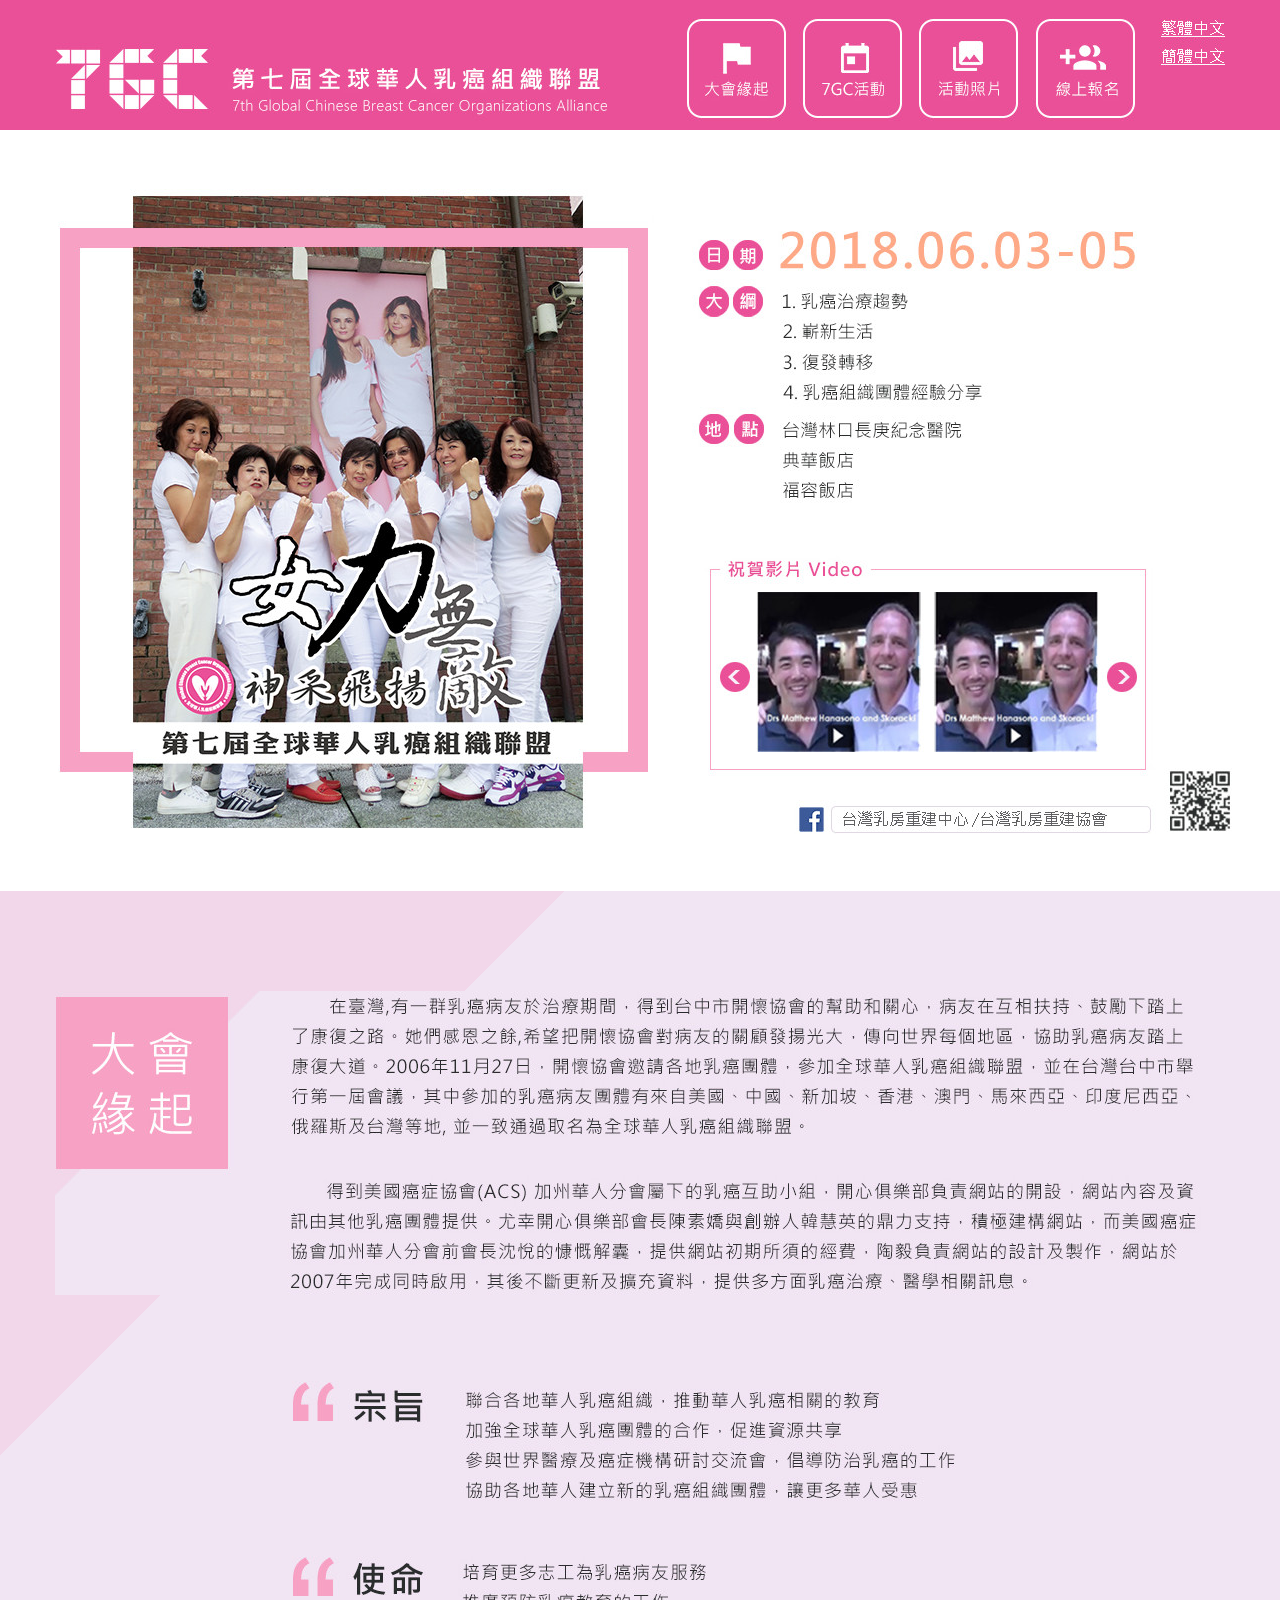
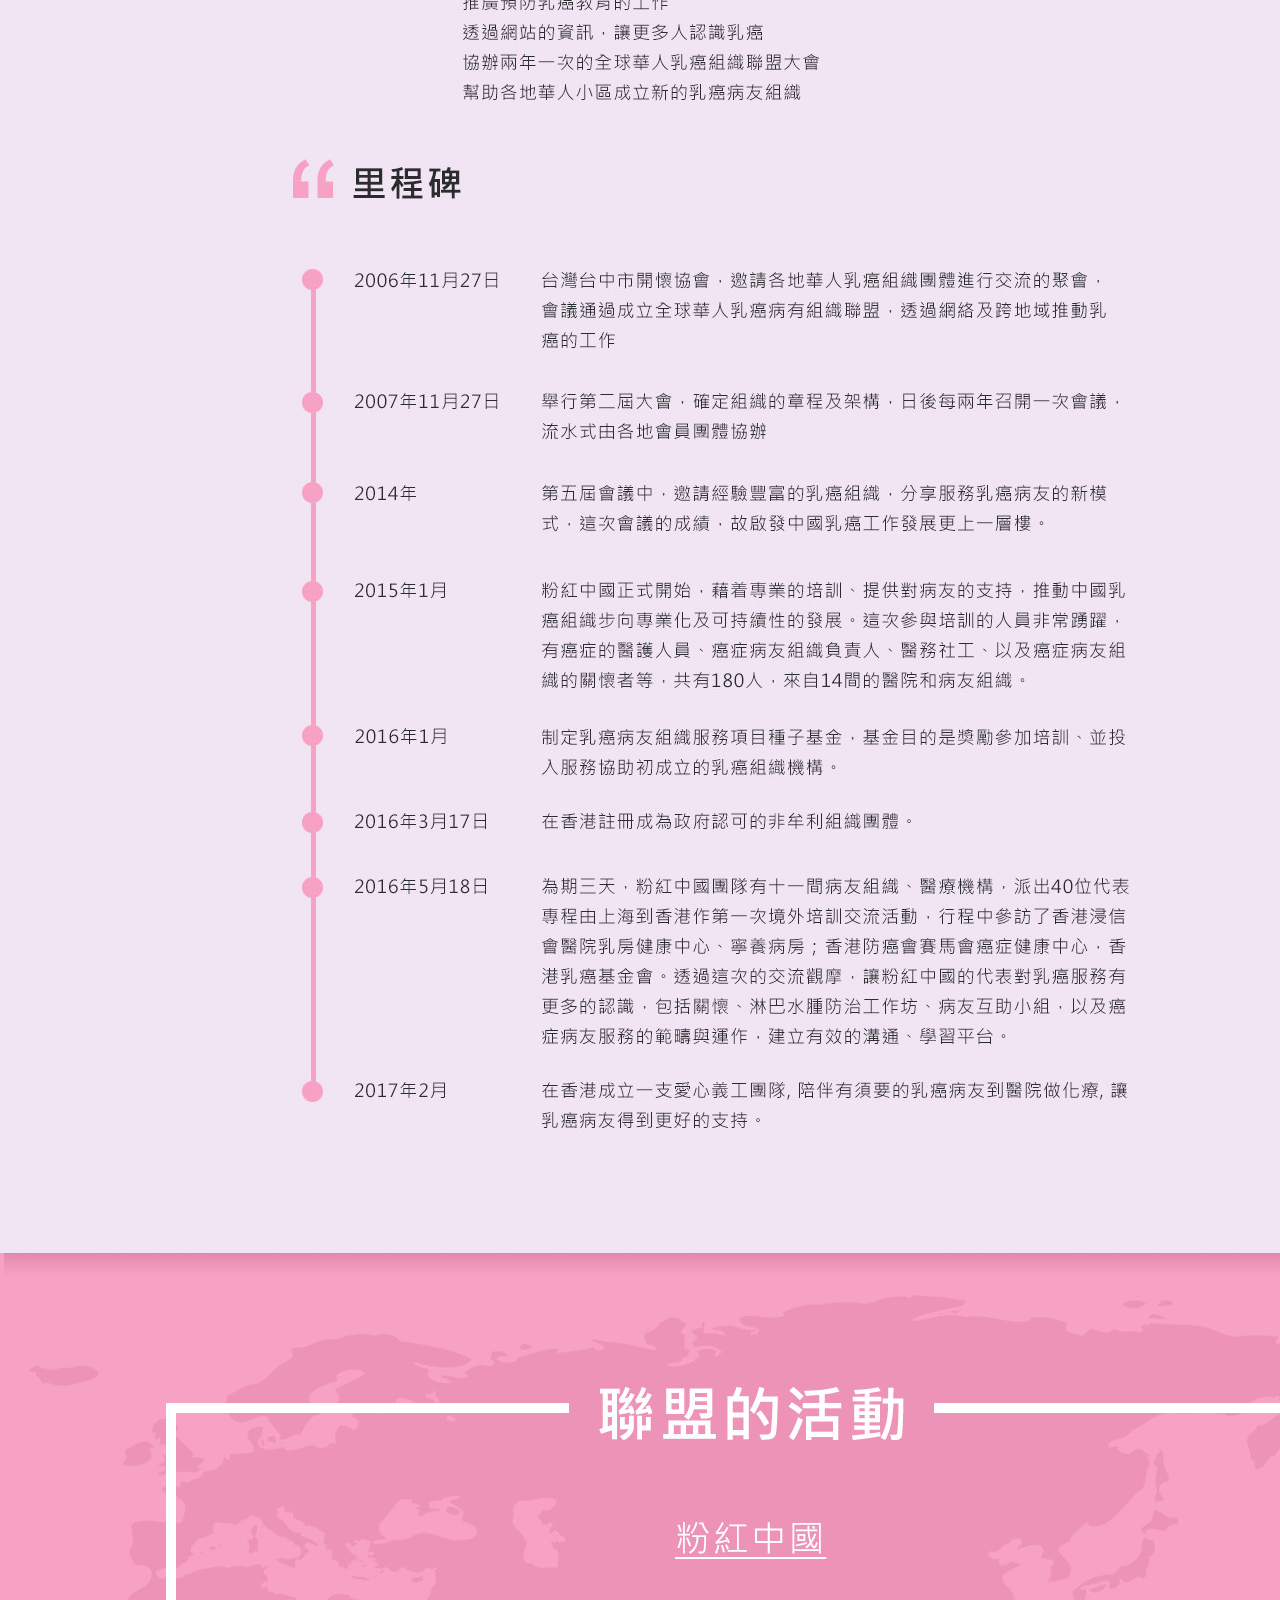
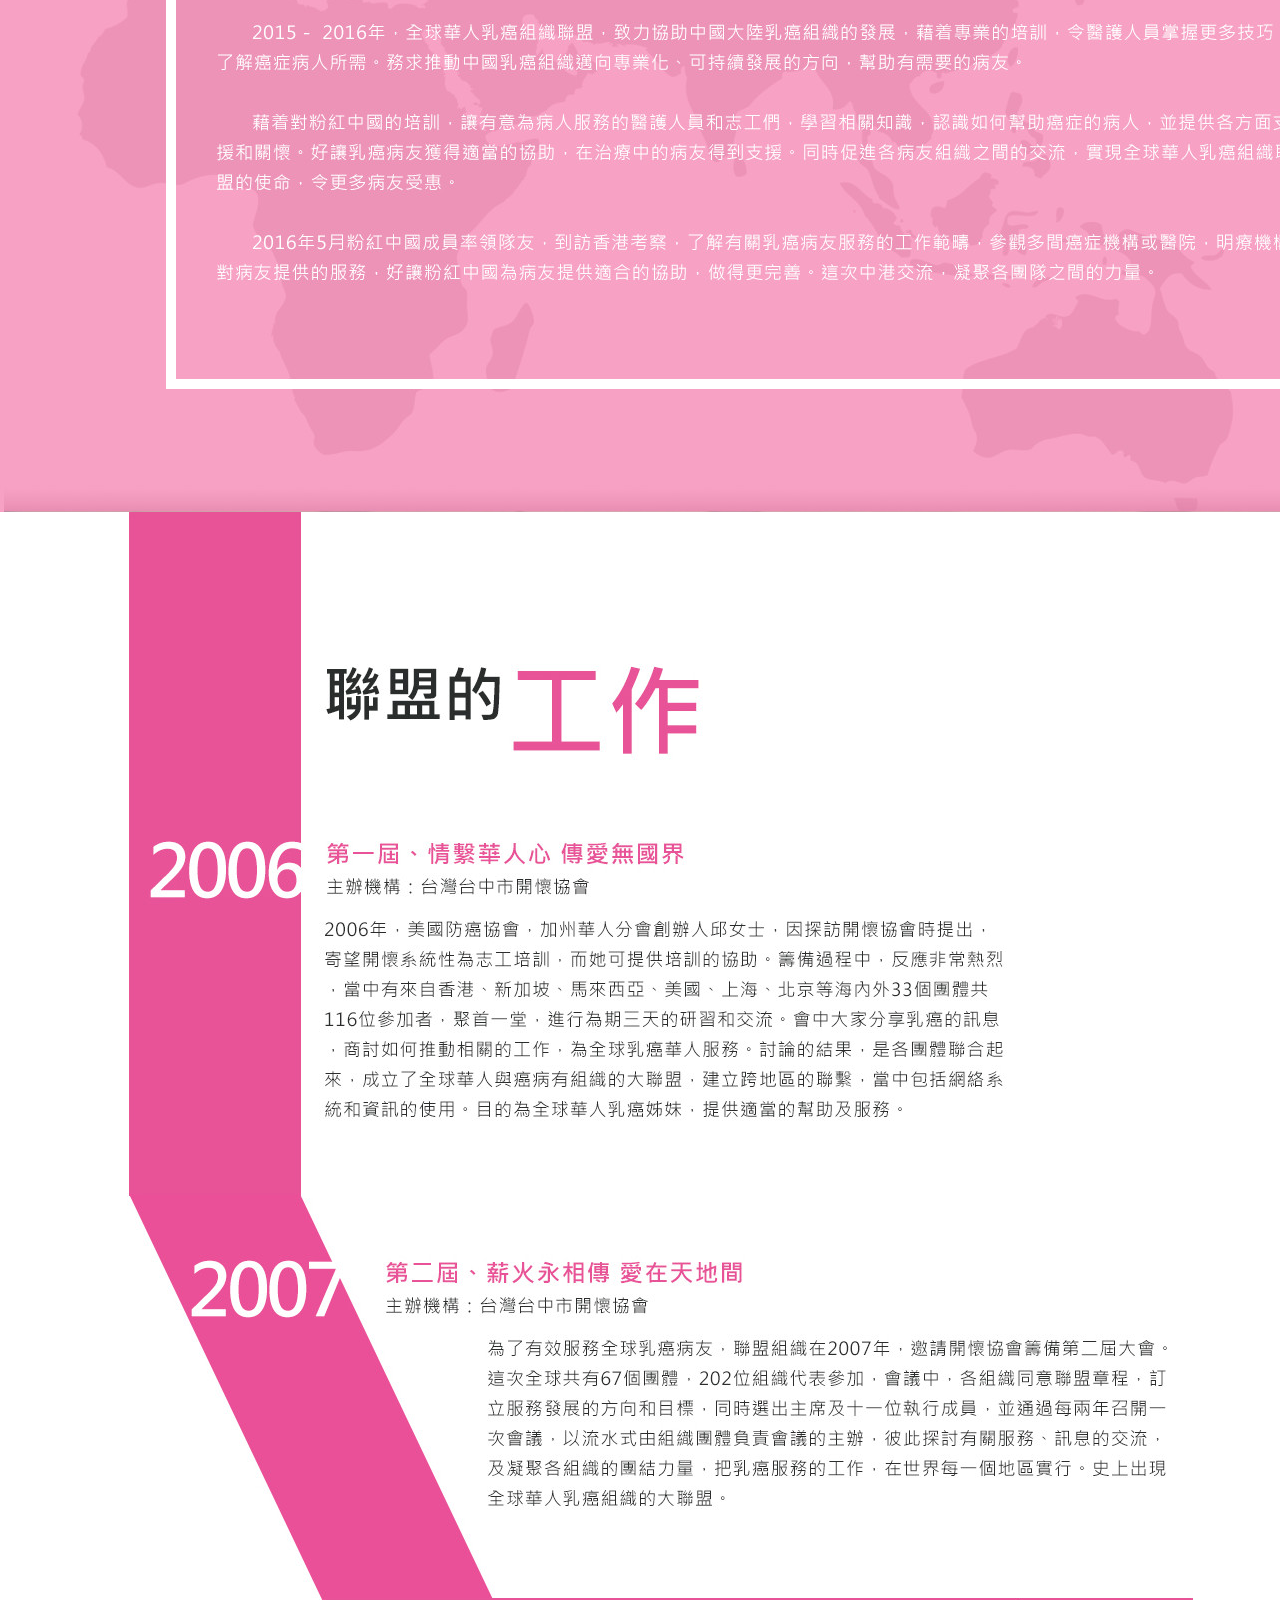
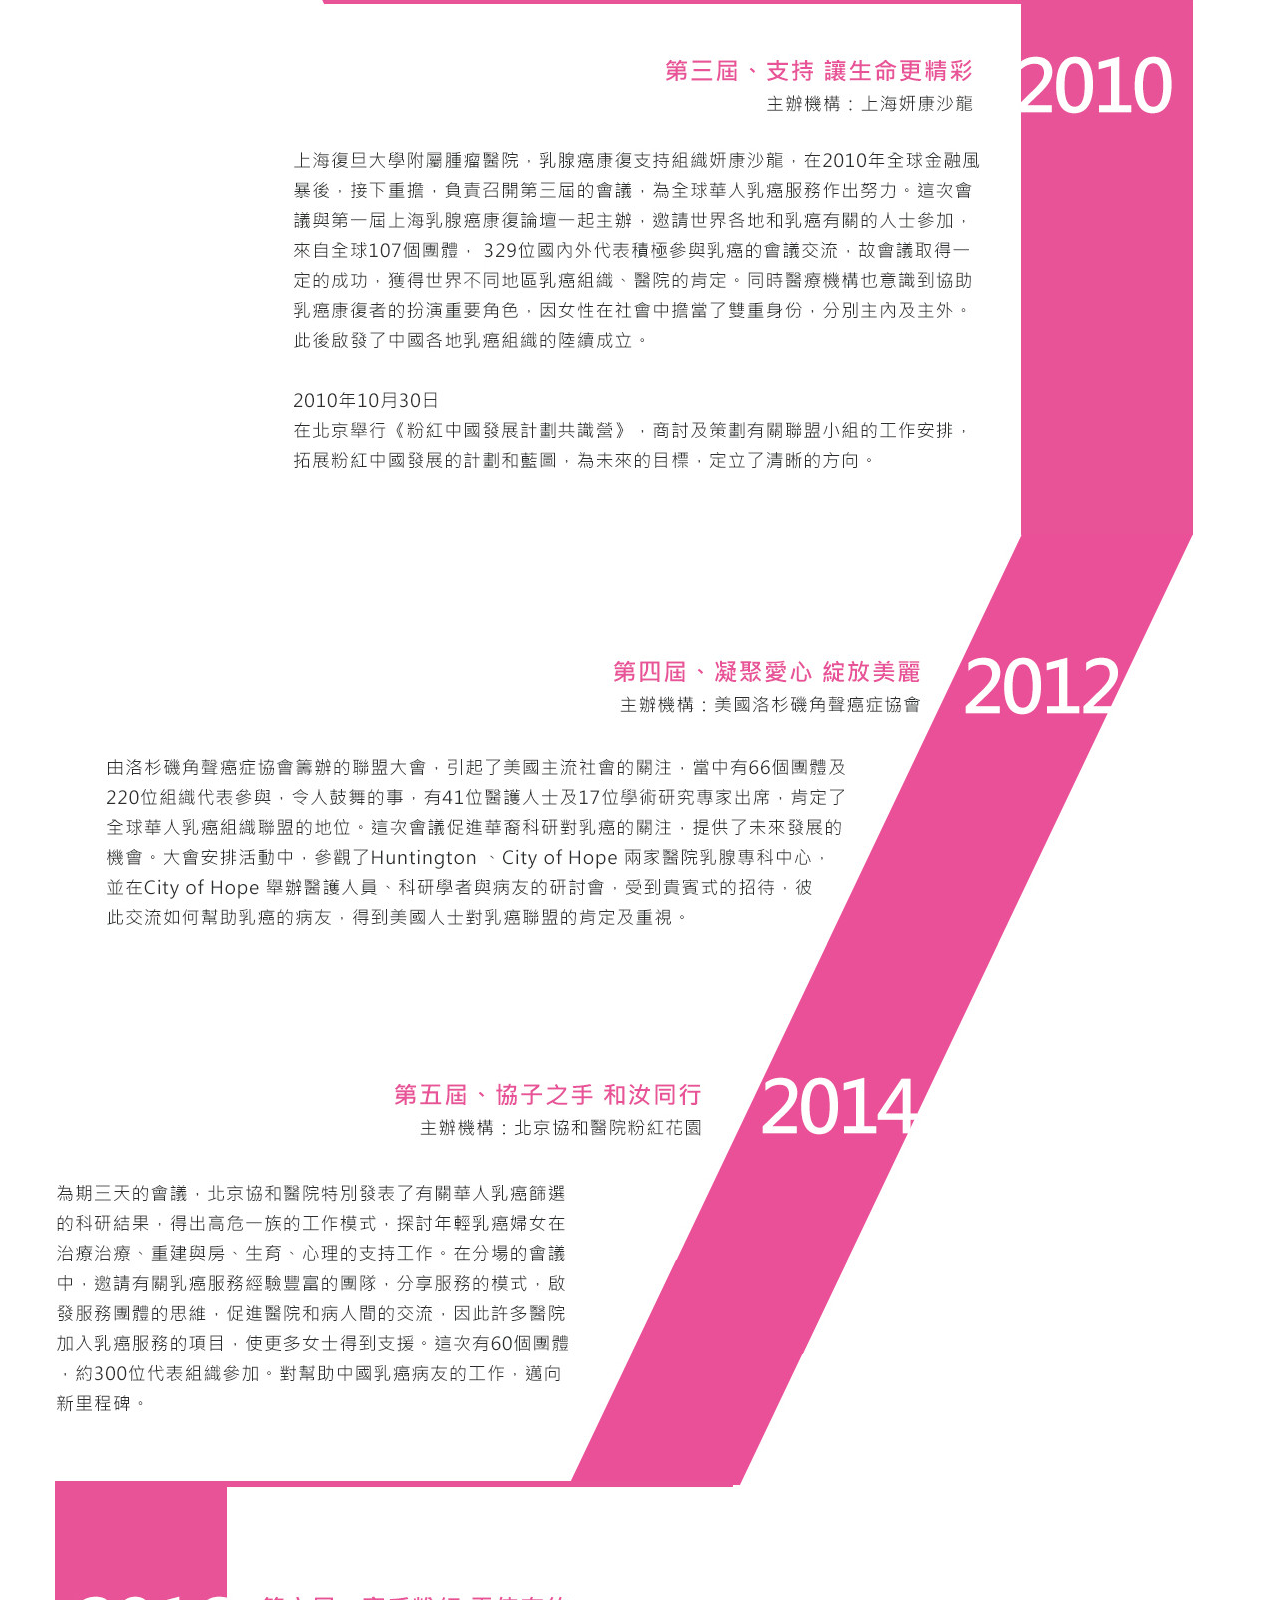
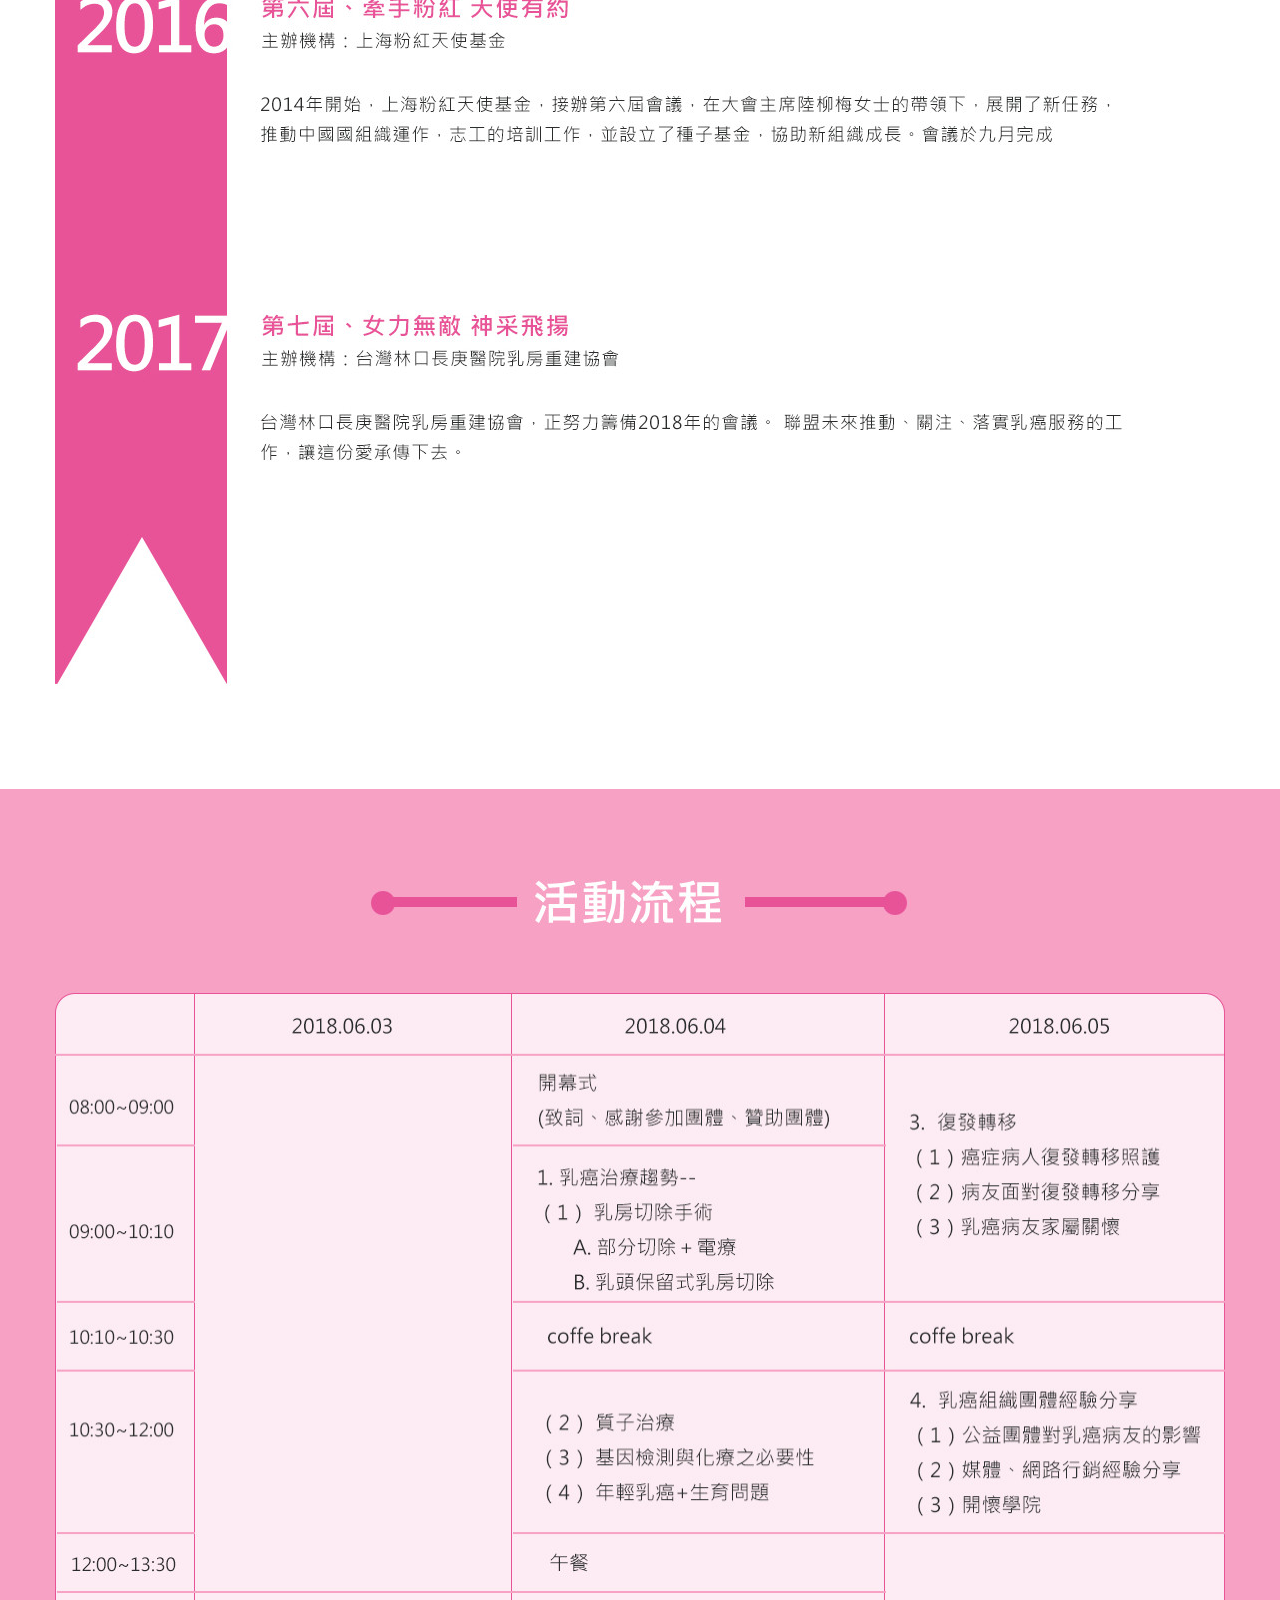
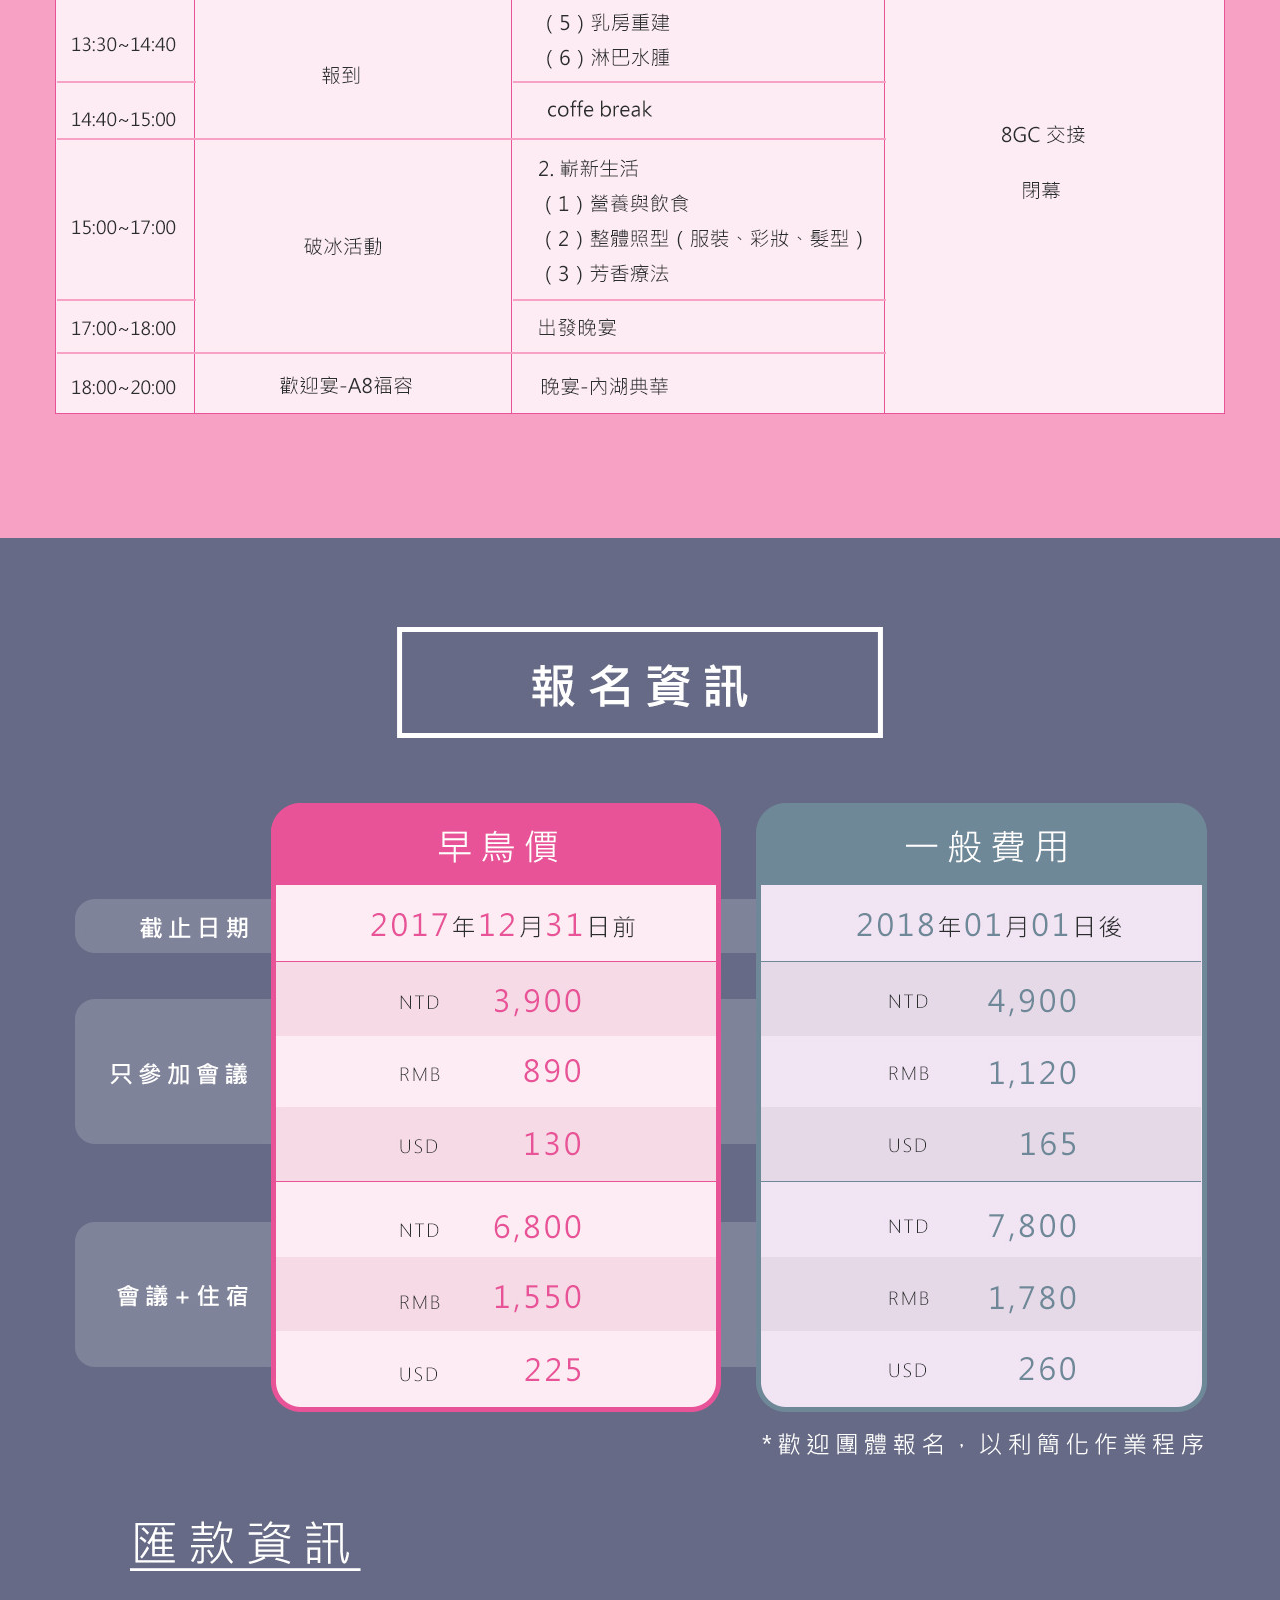
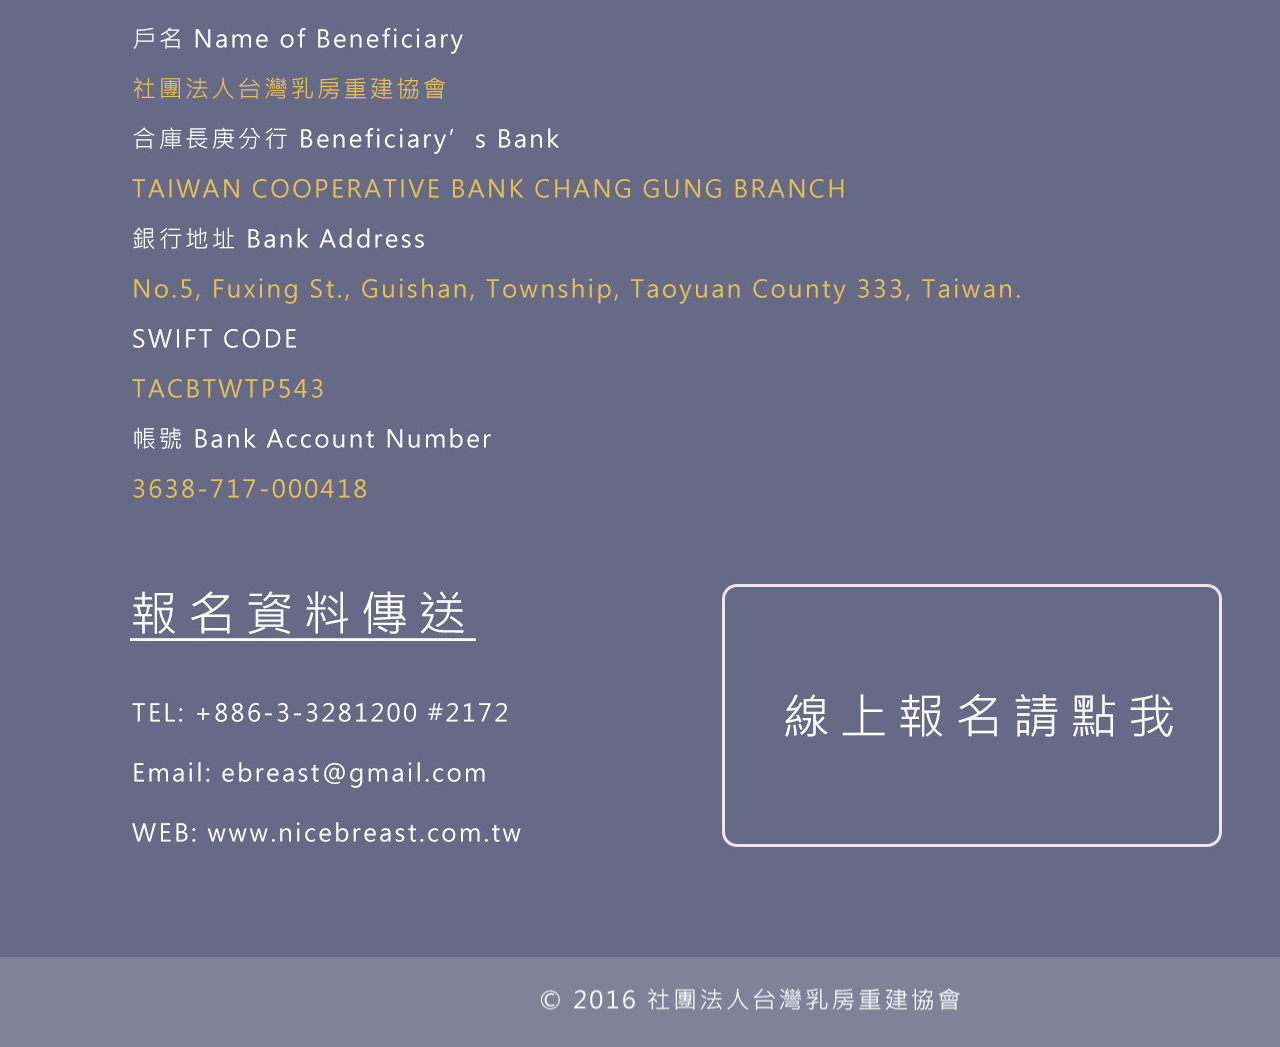
==== 7GC/test.html @ 2ddb7c1d "Add files via upload" ====
<!doctype html>
<html>
<head>
<meta charset="utf-8">
<title>第七屆全球華人乳癌組織聯盟</title>
<script src="js/jquery-1.11.2.min.js"></script>
<style type="text/css">
body{
	margin:0;
	}
div{ 
	box-sizing:border-box;	
	}
.s2_bg{
    background: -webkit-linear-gradient( 135deg, #f1e5f3 0%, #f1e5f3 82.6%, #f2d7ea 82.6%, #f2d7ea 100%);/*Google Chrome 與 Apple Safari*/ 
	background: -o-linear-gradient(135deg, #f1e5f3 0%, #f1e5f3 82.6%, #f2d7ea 82.6%, #f2d7ea 100%);/*Opera */
	background: -moz-linear-gradient(135deg, #f1e5f3 0%, #f1e5f3 82.6%, #f2d7ea 82.6%, #f2d7ea 100%);/*Mozilla FireFox*/
	background: linear-gradient(-45deg, #f1e5f32 0%, #f1e5f3 82.6%, #f2d7ea 82.6%, #f2d7ea 100%);/* Standard syntax; must be last */
	}
</style>
</head>

<body>
<div>
	<div style="width:100%; height:130px; background-color:#ea5098; padding-top:10px; position:fixed; top:0; text-align:center;">
    	<div style="width:1170px; margin:0 auto; position:relative;">
        <div style="display:inline-block; width:550px; height:100px; position:absolute; top:10px; left:0px;">
        	<a style="display:inline-block; width:550px; height:100px;" href="#gototop"></a>
        </div>
    	<div style="display:inline-block; width:100px; height:100px; position:absolute; top:10px; right:440px;">
        	<a style="display:inline-block; width:100px; height:100px;" href="#section1"></a>
        </div>
    	<div style="display:inline-block; width:100px; height:100px; position:absolute; top:10px; right:320px;">
        	<a style="display:inline-block; width:100px; height:100px;" href="#section4"></a>
        </div>
        <div style="display:inline-block; width:100px; height:100px; position:absolute; top:10px; right:90px;">
        	<a style="display:inline-block; width:100px; height:100px;" href="#section5"></a>
        </div>
        <img src="index-assets/top.jpg" alt="" width="1170" height="111"/>
    	</div>
    </div>
  <div id="gototop" style="width:1170px; margin:0 auto; padding-top:180px;padding-bottom:50px;">
    	<table>
        <tr>
        <td><img src="index-assets/pic.jpg" width="590" height="640" alt=""/></td>
        <td><img src="index-assets/time.jpg" width="485" height="341" alt=""/>
        	<img src="index-assets/video.jpg" width="580" height="306" alt=""/></td>
        </tr>
        </table>
    </div>
  <div id="section1" class="s2_bg" style="width:100%; background-color:#f1e5f3;">
    	<div style="width:1170px; margin:0 auto; padding-top:100px;">
			<img src="index-assets/s1_01.jpg" width="1170" height="304" alt=""/> 
      </div>
    	<div style="width:1170px; margin:0 auto; padding-left:237px; padding-top:66px; padding-bottom:100px;">
   	      <p><img src="index-assets/s1_02.jpg" width="669" height="121" alt=""/></p>
   	      <p>&nbsp;</p>
   	      <p><img src="index-assets/s1_03.jpg" width="531" height="148" alt=""/></p>
   	      <p>&nbsp;</p>
   	      <p><img src="index-assets/s1_04.jpg" width="840" height="975" alt=""/></p>
    	</div>
  	</div>
    <div id="section2" style="width:100%; background-color:#f7a1c4; text-align:center;">
    	<img style="display:block; margin:0 auto;" src="index-assets/s2.jpg" width="1500" height="859" alt=""/>
    </div>
    <div id="section3" style="width:1170px; margin:0 auto; padding-bottom:100px;">
        <img style="display:block;" src="index-assets/s3_01.jpg" width="650" height="305" alt=""/>
        <img style="display:block;" src="index-assets/s3_02.jpg" width="959" height="381" alt=""/>
        <img style="display:block;" src="index-assets/s3_03.jpg" width="1170" height="408" alt=""/>
        <img style="display:block; margin:0 0 0 auto;" src="index-assets/s3_04.jpg" width="933" height="528" alt=""/>
        <img style="display:block;" src="index-assets/s3_05.jpg" width="1140" height="534" alt=""/>
        <img style="display:block;" src="index-assets/s3_06.jpg" width="906" height="421" alt=""/>
        <img style="display:block;" src="index-assets/s3_07.jpg" width="1061" height="261" alt=""/>
        <img style="display:block;" src="index-assets/s3_08.jpg" width="1076" height="539" alt=""/>
    </div>
    <div id="section4" style="width:100%; background-color:#f7a1c4; text-align:center;">
    	<div style="width:1170px; margin:0 auto; padding-top:66px; padding-bottom:100px;">
   		  <p><img src="index-assets/s4_01.jpg" width="541" height="65" alt=""/></p>
   		  <p>&nbsp;</p>
   		  <p><img style="display:block;" src="index-assets/s4_02.jpg" width="1170" height="548" alt=""/>
   		    <img src="index-assets/s4_03.jpg" width="1170" height="480" alt=""/></p>
    	</div>
    </div>
  <div id="section5" style="width:100%; background-color:#666a87; text-align:center;">
    	<div style="width:1170px; margin:0 auto; padding-top:66px; padding-bottom:100px;">
   		  <p><img src="index-assets/s5_01.jpg" width="501" height="128" alt=""/></p>
	    <img src="index-assets/s5_02.jpg" width="1140" height="696" alt=""/>
        <img style="display:block; margin:0 auto 0 0;" src="index-assets/s5_03.jpg" width="977" height="639" alt=""/>
        <img src="index-assets/s5_04.jpg" width="1170" height="346" alt=""/>
      </div>
    </div>
    <div style="width:100%; background-color:#7e8399; text-align:center;">
    	<img style="display:block; margin:0 auto;" src="index-assets/s6.jpg" width="1500" height="90" alt=""/>
    </div>   
</div>
<script language="javascript">
$(function() {
     $('a[href*=#]:not([href=#])').click(function() {
		var target = $(this.hash);
        $('html,body').animate({
          scrollTop:target.offset().top-100
          }, "show");
     return false;
     });
}); 
</script>
</body>
</html>
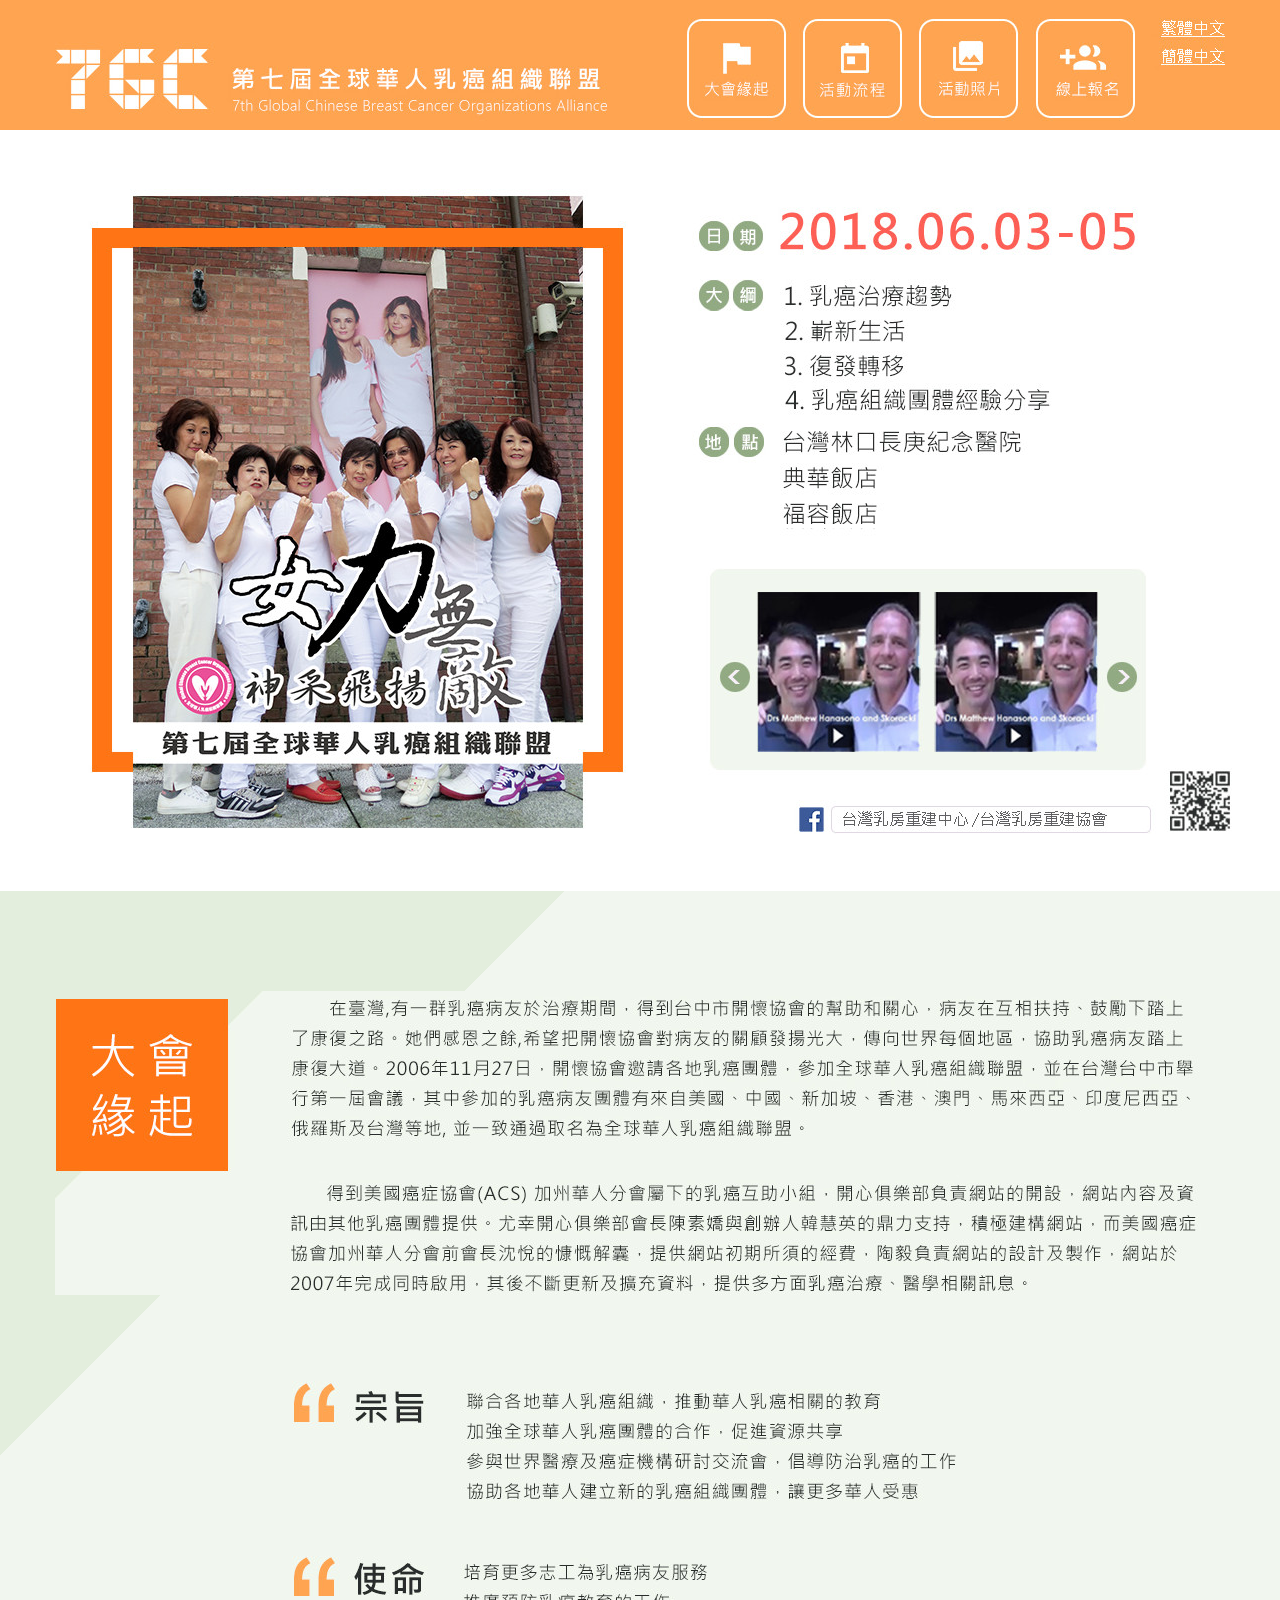
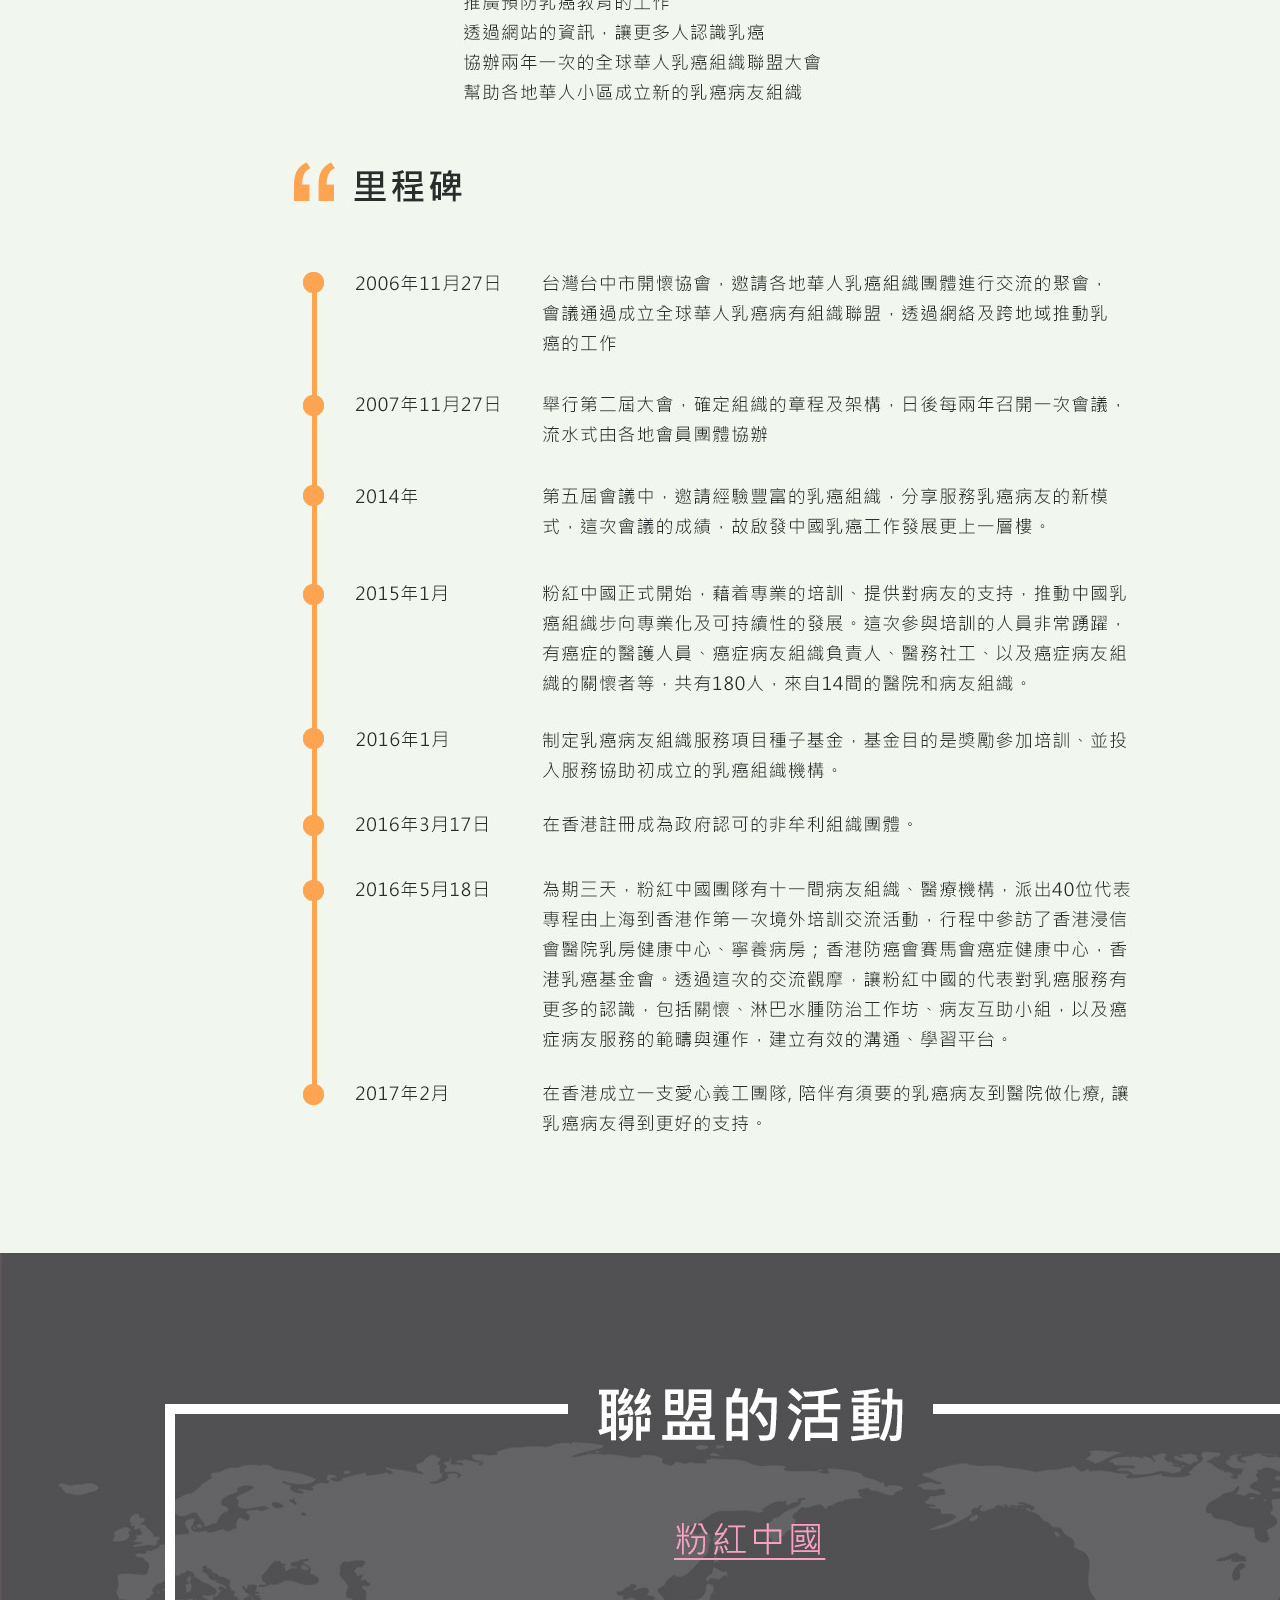
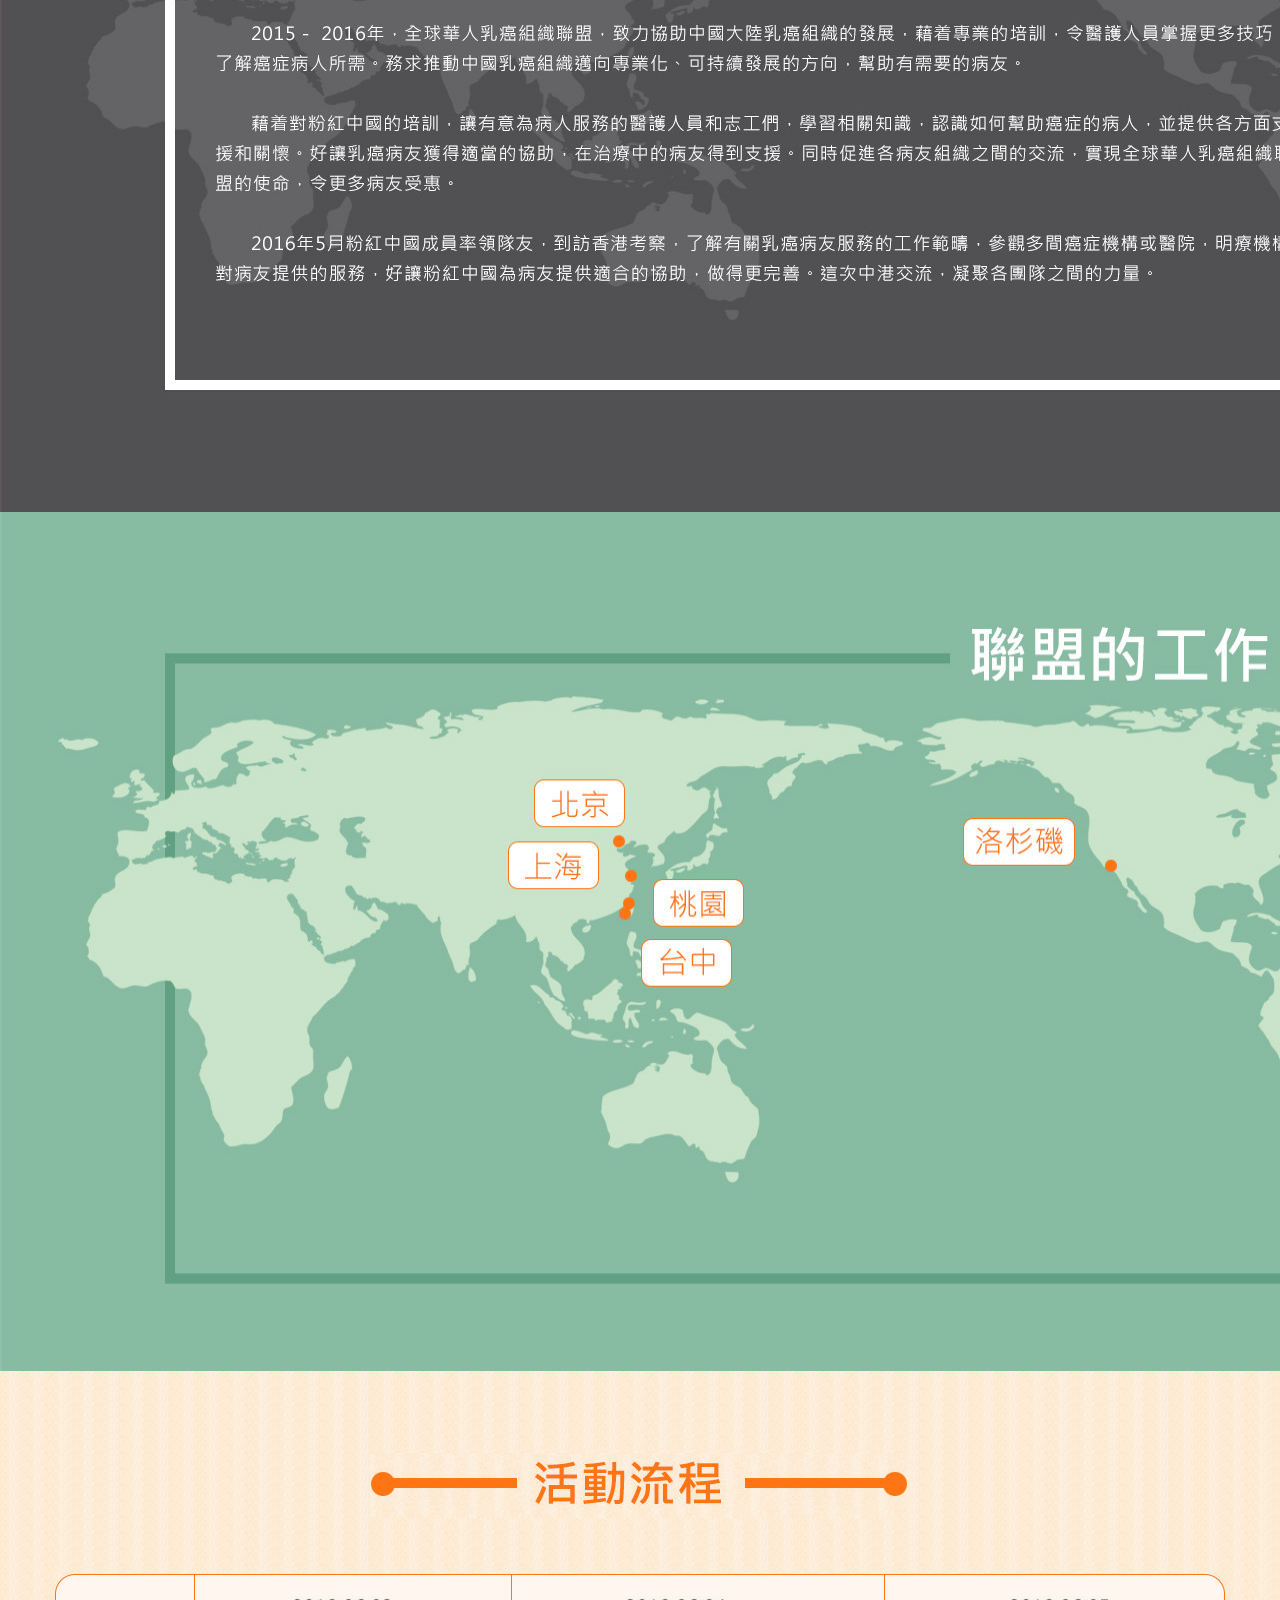
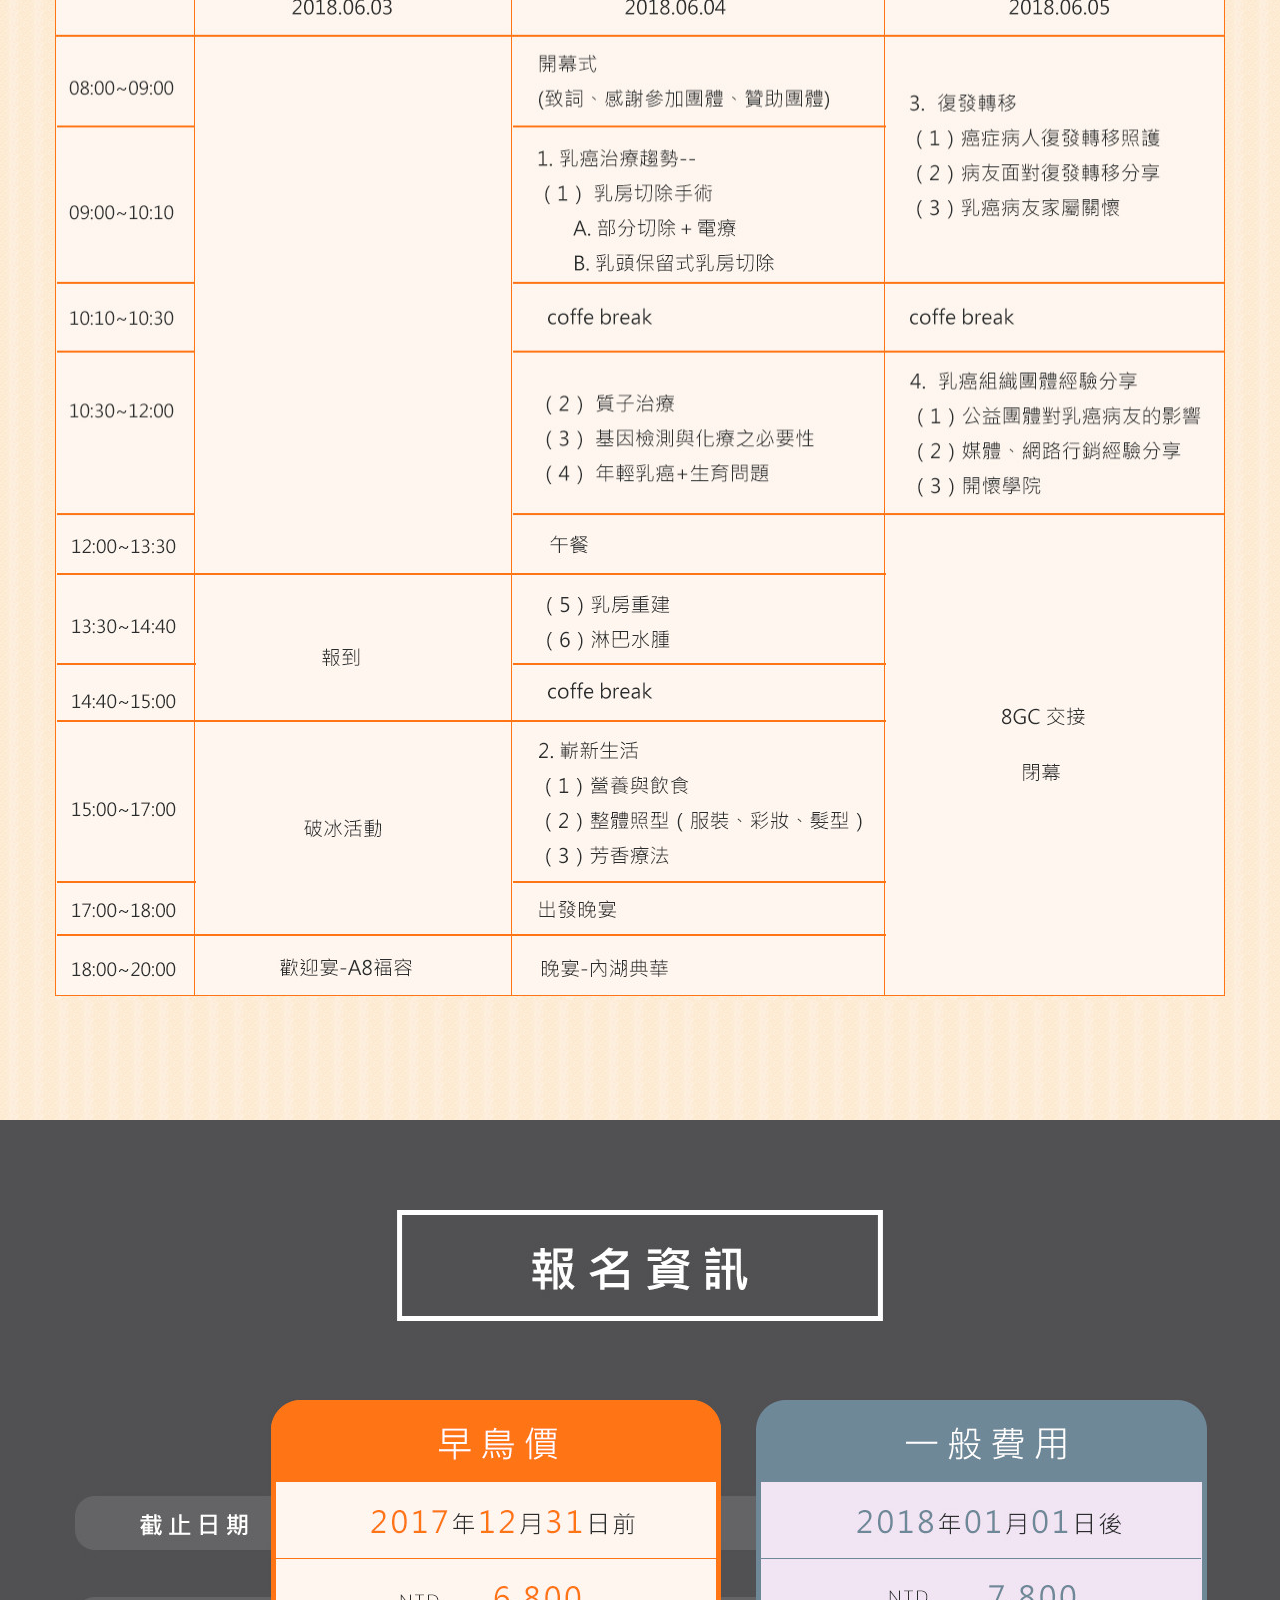
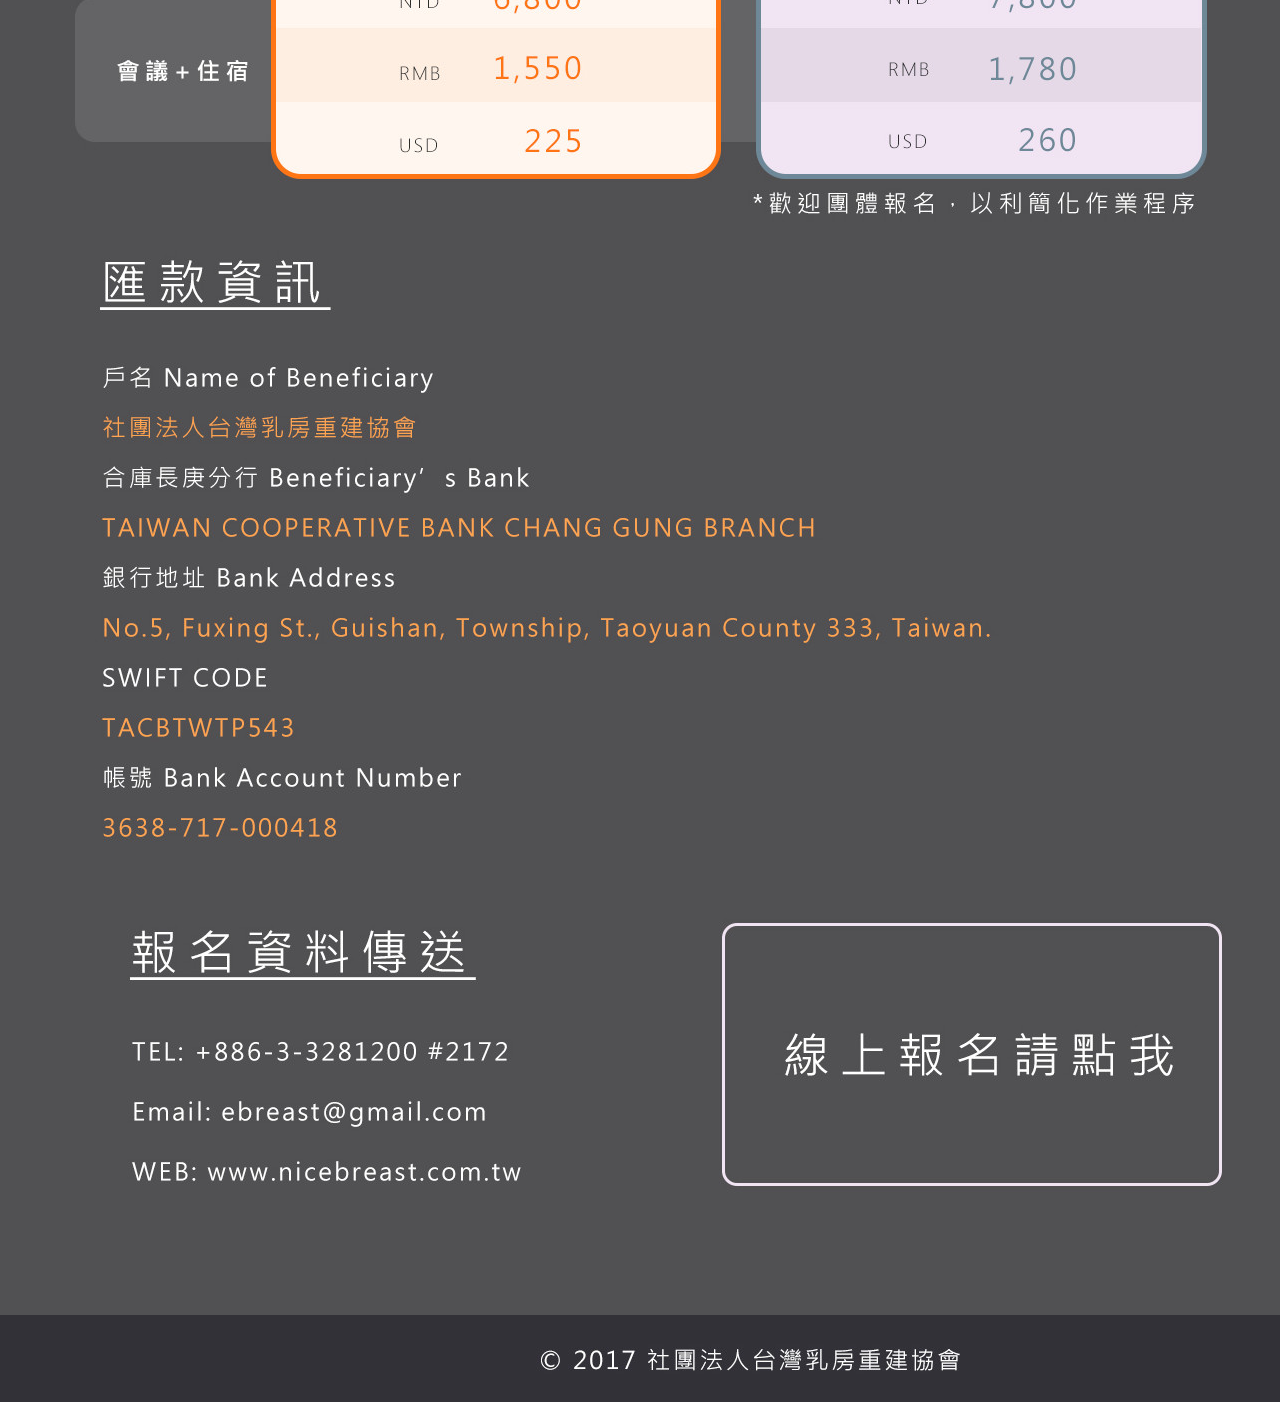
==== commit 6b3c8031: "Add files via upload" ====
--- a/7GC/test.html
+++ b/7GC/test.html
@@ -12,17 +12,26 @@
 	box-sizing:border-box;	
 	}
 .s2_bg{
-    background: -webkit-linear-gradient( 135deg, #f1e5f3 0%, #f1e5f3 82.6%, #f2d7ea 82.6%, #f2d7ea 100%);/*Google Chrome 與 Apple Safari*/ 
-	background: -o-linear-gradient(135deg, #f1e5f3 0%, #f1e5f3 82.6%, #f2d7ea 82.6%, #f2d7ea 100%);/*Opera */
-	background: -moz-linear-gradient(135deg, #f1e5f3 0%, #f1e5f3 82.6%, #f2d7ea 82.6%, #f2d7ea 100%);/*Mozilla FireFox*/
-	background: linear-gradient(-45deg, #f1e5f32 0%, #f1e5f3 82.6%, #f2d7ea 82.6%, #f2d7ea 100%);/* Standard syntax; must be last */
+    background: -webkit-linear-gradient( 135deg, #f1f6ef 0%, #f1f6ef 82.6%, #e3eedd 82.6%, #e3eedd 100%);/*Google Chrome 與 Apple Safari*/ 
+	background: -o-linear-gradient(135deg, #f1f6ef 0%, #f1f6ef 82.6%, #e3eedd 82.6%, #e3eedd 100%);/*Opera */
+	background: -moz-linear-gradient(135deg, #f1f6ef 0%, #f1f6ef 82.6%, #e3eedd 82.6%, #e3eedd 100%);/*Mozilla FireFox*/
+	background: linear-gradient(-45deg, #f1f6ef 0%, #f1f6ef 82.6%, #e3eedd 82.6%, #e3eedd 100%);/* Standard syntax; must be last */
 	}
 </style>
+<script type="text/javascript">
+function MM_showHideLayers() { //v9.0
+  var i,p,v,obj,args=MM_showHideLayers.arguments;
+  for (i=0; i<(args.length-2); i+=3) 
+  with (document) if (getElementById && ((obj=getElementById(args[i]))!=null)) { v=args[i+2];
+    if (obj.style) { obj=obj.style; v=(v=='show')?'visible':(v=='hide')?'hidden':v; }
+    obj.visibility=v; }
+}
+</script>
 </head>
 
-<body>
+<body onLoad="MM_showHideLayers('taichung','','hide','taoyuan','','hide')">
 <div>
-	<div style="width:100%; height:130px; background-color:#ea5098; padding-top:10px; position:fixed; top:0; text-align:center;">
+  <div style="width:100%; height:130px; background-color:#ffa451; padding-top:10px; position:fixed; top:0; text-align:center; z-index:99;">
     	<div style="width:1170px; margin:0 auto; position:relative;">
         <div style="display:inline-block; width:550px; height:100px; position:absolute; top:10px; left:0px;">
         	<a style="display:inline-block; width:550px; height:100px;" href="#gototop"></a>
@@ -36,61 +45,70 @@
         <div style="display:inline-block; width:100px; height:100px; position:absolute; top:10px; right:90px;">
         	<a style="display:inline-block; width:100px; height:100px;" href="#section5"></a>
         </div>
-        <img src="index-assets/top.jpg" alt="" width="1170" height="111"/>
+        <img src="index_cut-assets/top.jpg" alt="" width="1170" height="111"/>
     	</div>
     </div>
   <div id="gototop" style="width:1170px; margin:0 auto; padding-top:180px;padding-bottom:50px;">
     	<table>
         <tr>
-        <td><img src="index-assets/pic.jpg" width="590" height="640" alt=""/></td>
-        <td><img src="index-assets/time.jpg" width="485" height="341" alt=""/>
-        	<img src="index-assets/video.jpg" width="580" height="306" alt=""/></td>
+        <td><img src="index_cut-assets/pic.jpg" width="590" height="640" alt=""/></td>
+        <td><img src="index_cut-assets/time.jpg" width="486" height="341" alt=""/>
+        	<img src="index_cut-assets/video.jpg" width="580" height="306" alt=""/></td>
         </tr>
         </table>
-    </div>
-  <div id="section1" class="s2_bg" style="width:100%; background-color:#f1e5f3;">
+  </div>
+  <div id="section1" class="s2_bg" style="width:100%; background-color:#f1f6ef;">
     	<div style="width:1170px; margin:0 auto; padding-top:100px;">
-			<img src="index-assets/s1_01.jpg" width="1170" height="304" alt=""/> 
+			<img src="index_cut-assets/s1_01.jpg" width="1170" height="304" alt=""/> 
       </div>
     	<div style="width:1170px; margin:0 auto; padding-left:237px; padding-top:66px; padding-bottom:100px;">
-   	      <p><img src="index-assets/s1_02.jpg" width="669" height="121" alt=""/></p>
+   	      <p><img src="index_cut-assets/s1_02.jpg" width="670" height="121" alt=""/></p>
    	      <p>&nbsp;</p>
-   	      <p><img src="index-assets/s1_03.jpg" width="531" height="148" alt=""/></p>
+   	      <p><img src="index_cut-assets/s1_03.jpg" width="531" height="148" alt=""/></p>
    	      <p>&nbsp;</p>
-   	      <p><img src="index-assets/s1_04.jpg" width="840" height="975" alt=""/></p>
+   	      <p><img src="index_cut-assets/s1_04.jpg" width="840" height="975" alt=""/></p>
     	</div>
-  	</div>
-    <div id="section2" style="width:100%; background-color:#f7a1c4; text-align:center;">
-    	<img style="display:block; margin:0 auto;" src="index-assets/s2.jpg" width="1500" height="859" alt=""/>
+  </div>
+    <div id="section2" style="width:100%; background-color:#515153; text-align:center;">
+    	<img style="display:block; margin:0 auto;" src="index_cut-assets/s2.jpg" width="1500" height="859" alt=""/>
     </div>
-    <div id="section3" style="width:1170px; margin:0 auto; padding-bottom:100px;">
-        <img style="display:block;" src="index-assets/s3_01.jpg" width="650" height="305" alt=""/>
-        <img style="display:block;" src="index-assets/s3_02.jpg" width="959" height="381" alt=""/>
-        <img style="display:block;" src="index-assets/s3_03.jpg" width="1170" height="408" alt=""/>
-        <img style="display:block; margin:0 0 0 auto;" src="index-assets/s3_04.jpg" width="933" height="528" alt=""/>
-        <img style="display:block;" src="index-assets/s3_05.jpg" width="1140" height="534" alt=""/>
-        <img style="display:block;" src="index-assets/s3_06.jpg" width="906" height="421" alt=""/>
-        <img style="display:block;" src="index-assets/s3_07.jpg" width="1061" height="261" alt=""/>
-        <img style="display:block;" src="index-assets/s3_08.jpg" width="1076" height="539" alt=""/>
-    </div>
-    <div id="section4" style="width:100%; background-color:#f7a1c4; text-align:center;">
+    <div id="section3" style="width:100%; background-color:#87bca2; text-align:center;">
+      <div id="taichung" style="width:100%; padding-top:3px; position:absolute; left:50%; transform:translateX(-50%); background-color:#485c52;">
+      	<img src="index_cut-assets/s3_2.jpg" alt="" width="1500" height="845" usemap="#Map2"/>
+        <map name="Map2">
+          <area shape="rect" coords="1187,214,1246,270" onClick="MM_showHideLayers('taichung','','hide')">
+        </map>
+      </div>
+      <div id="taoyuan" style="width:100%; padding-top:3px; position:absolute; left:50%; transform:translateX(-50%); background-color:#485c52;">
+      	<img src="index_cut-assets/s3_3.jpg" alt="" width="1500" height="845" usemap="#Map3"/>
+        <map name="Map3">
+          <area shape="rect" coords="1189,214,1244,268" onClick="MM_showHideLayers('taoyuan','','hide')">
+        </map>
+      </div>
+          <img src="index_cut-assets/s3_1.jpg" alt="" width="1500" height="859" usemap="#Map" style="display:block; margin:0 auto;"/>
+          <map name="Map">
+            <area shape="rect" coords="638,425,736,478" onClick="MM_showHideLayers('taichung','','show')">
+            <area shape="rect" coords="650,365,747,417" onClick="MM_showHideLayers('taoyuan','','show')">
+          </map>
+  </div>
+    <div id="section4" style="width:100%; background-image:url(index_cut-assets/s4_bg.jpg); text-align:center;">
     	<div style="width:1170px; margin:0 auto; padding-top:66px; padding-bottom:100px;">
-   		  <p><img src="index-assets/s4_01.jpg" width="541" height="65" alt=""/></p>
+   		  <p><img src="index_cut-assets/s4_1.jpg" width="541" height="65" alt=""/></p>
    		  <p>&nbsp;</p>
-   		  <p><img style="display:block;" src="index-assets/s4_02.jpg" width="1170" height="548" alt=""/>
-   		    <img src="index-assets/s4_03.jpg" width="1170" height="480" alt=""/></p>
+   		  <p><img style="display:block;" src="index_cut-assets/s4_2.jpg" width="1170" height="548" alt=""/>
+   		    <img src="index_cut-assets/s4_3.jpg" width="1170" height="480" alt=""/></p>
     	</div>
     </div>
-  <div id="section5" style="width:100%; background-color:#666a87; text-align:center;">
+  <div id="section5" style="width:100%; background-color:#515153; text-align:center;">
     	<div style="width:1170px; margin:0 auto; padding-top:66px; padding-bottom:100px;">
-   		  <p><img src="index-assets/s5_01.jpg" width="501" height="128" alt=""/></p>
-	    <img src="index-assets/s5_02.jpg" width="1140" height="696" alt=""/>
-        <img style="display:block; margin:0 auto 0 0;" src="index-assets/s5_03.jpg" width="977" height="639" alt=""/>
-        <img src="index-assets/s5_04.jpg" width="1170" height="346" alt=""/>
+   		  <p><img src="index_cut-assets/s5_1.jpg" width="501" height="128" alt=""/></p>
+	    <img src="index_cut-assets/s5_2.jpg" width="1140" height="472" alt=""/>
+        <img style="display:block; margin:0 auto 0 0;" src="index_cut-assets/s5_3.jpg" width="977" height="639" alt=""/>
+        <img src="index_cut-assets/s5_4.jpg" width="1170" height="346" alt=""/>
       </div>
-    </div>
-    <div style="width:100%; background-color:#7e8399; text-align:center;">
-    	<img style="display:block; margin:0 auto;" src="index-assets/s6.jpg" width="1500" height="90" alt=""/>
+  </div>
+    <div style="width:100%; background-color:#303030; text-align:center;">
+    	<img style="display:block; margin:0 auto;" src="index_cut-assets/s6.jpg" width="1500" height="87" alt=""/>
     </div>   
 </div>
 <script language="javascript">
